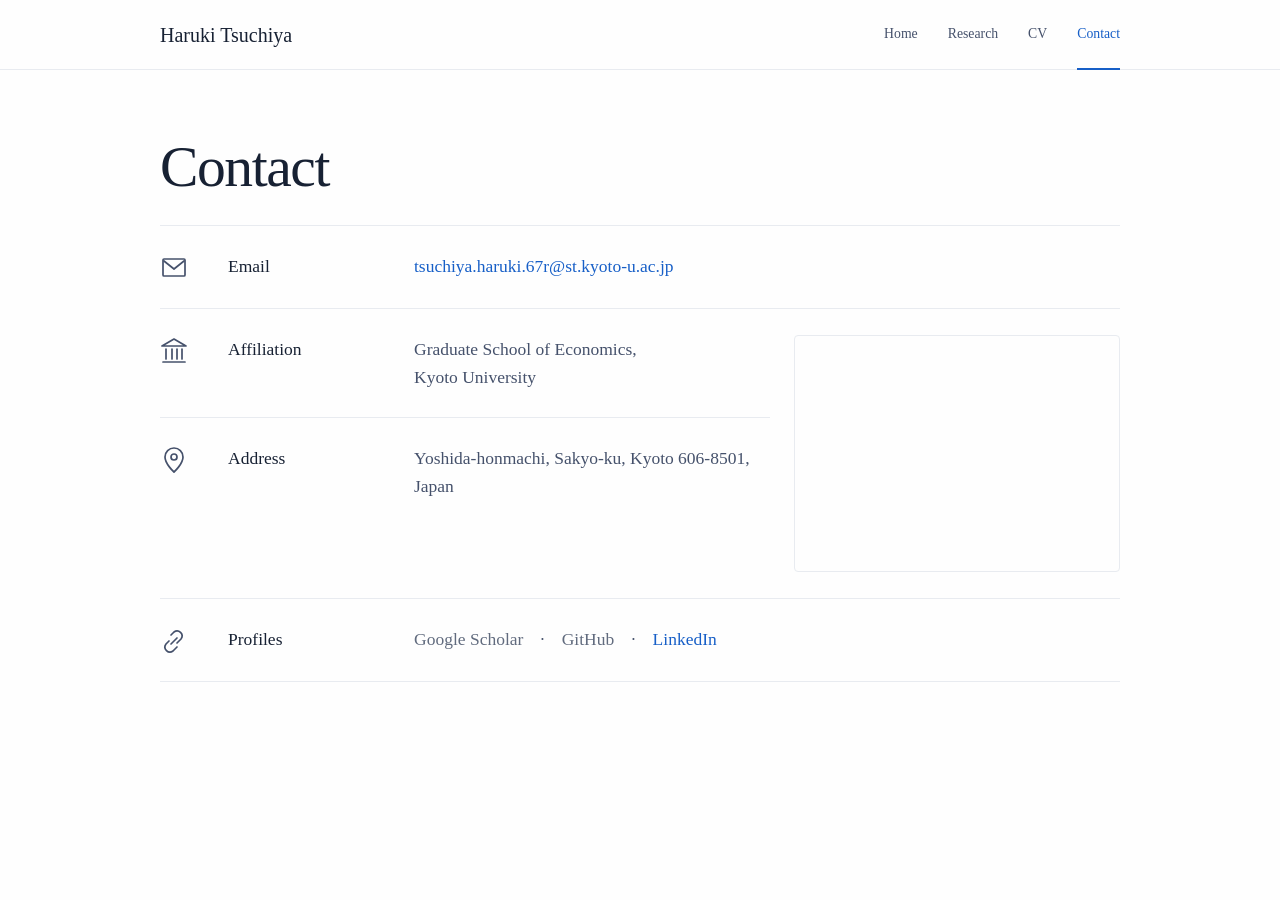
==== contact.html @ 90e6d644 "Add files via upload Adjust text sizes" ====
<!doctype html>
<html lang="en">
<head>
  <meta charset="utf-8">
  <meta name="robots" content="noindex, nofollow, noimageindex">
  <meta name="viewport" content="width=device-width, initial-scale=1">
  <title>Contact | Haruki Tsuchiya</title>
  <meta name="description" content="Contact Haruki Tsuchiya, Graduate School of Economics, Kyoto University. Email, affiliation, and academic profiles.">
  <meta name="author" content="Haruki Tsuchiya">
  <meta name="theme-color" content="#fefefe">
  <meta property="og:type" content="website">
  <meta property="og:title" content="Contact | Haruki Tsuchiya">
  <meta property="og:description" content="Contact Haruki Tsuchiya, Graduate School of Economics, Kyoto University. Email, affiliation, and academic profiles.">
  <link rel="icon" href="assets/favicon.svg" type="image/svg+xml">
  <link rel="stylesheet" href="assets/styles.css?v=20261102-typography">
  <script src="assets/site-config.js" defer></script>
  <script src="assets/site.js" defer></script>
</head>
<body class="page-contact">
  <a class="skip-link" href="#main">Skip to content</a>
  <header class="site-header">
    <div class="container header-inner">
      <a class="site-name" href="index.html">Haruki Tsuchiya</a>
      <button class="menu-toggle" type="button" aria-label="Toggle navigation" aria-controls="site-nav" aria-expanded="true"><span aria-hidden="true"></span><span aria-hidden="true"></span><span aria-hidden="true"></span></button>
      <nav id="site-nav" aria-label="Main navigation"><a href="index.html">Home</a><a href="research.html">Research</a><a href="cv.html">CV</a><a href="contact.html" aria-current="page">Contact</a></nav>
    </div>
  </header>
  <main class="container" id="main">
<h1 class="page-title">Contact</h1>

<div class="contact-layout">
  <dl class="contact-details"><div class="contact-row"><dt><svg class="contact-icon" viewBox="0 0 28 28" fill="none" stroke="currentColor" stroke-width="1.7" stroke-linecap="round" stroke-linejoin="round" aria-hidden="true"><rect x="3" y="5" width="22" height="17" rx="1"/><path d="m4 7 10 8L24 7"/></svg><span>Email</span></dt><dd><a href="mailto:tsuchiya.haruki.67r@st.kyoto-u.ac.jp">tsuchiya.haruki.67r@st.kyoto-u.ac.jp</a></dd></div></dl>
  <div class="contact-location">
    <dl class="contact-details"><div class="contact-row"><dt><svg class="contact-icon" viewBox="0 0 28 28" fill="none" stroke="currentColor" stroke-width="1.7" stroke-linecap="round" stroke-linejoin="round" aria-hidden="true"><path d="m2 9 12-7 12 7H2Zm2 16h20M6 12v10m6-10v10m5-10v10m5-10v10M3 25h22"/></svg><span>Affiliation</span></dt><dd>Graduate School of Economics,<br>Kyoto University</dd></div><div class="contact-row"><dt><svg class="contact-icon" viewBox="0 0 28 28" fill="none" stroke="currentColor" stroke-width="1.7" stroke-linecap="round" stroke-linejoin="round" aria-hidden="true"><path d="M23 11c0 7-9 15-9 15S5 18 5 11a9 9 0 1 1 18 0Z"/><circle cx="14" cy="11" r="3"/></svg><span>Address</span></dt><dd><address>Yoshida-honmachi, Sakyo-ku, Kyoto 606-8501, Japan</address></dd></div></dl>
    <div class="contact-map">
      <!-- Map embed from the Kyoto University Economics official access page. -->
      <iframe src="https://www.google.com/maps/embed?pb=%211m14%211m8%211m3%211d1633.6045462091345%212d135.7816182%213d35.0264987%213m2%211i1024%212i768%214f13.1%213m3%211m2%211s0x60010857ed4a6823%3A0x716832da5eb83d2a%212sFaculty+of+Law+and+Faculty+of+Economics+East+Building%2C+Yoshidahonmachi%2C+Sakyo+Ward%2C+Kyoto%2C+606-8317%215e0%213m2%211sen%212sjp%214v1663311214877%215m2%211sen%212sjp" title="Map of Kyoto University, Graduate School of Economics, Yoshida Campus" width="400" height="280" loading="lazy" referrerpolicy="no-referrer-when-downgrade" allowfullscreen></iframe>
    </div>
  </div>
  <dl class="contact-details"><div class="contact-row"><dt><svg class="contact-icon" viewBox="0 0 28 28" fill="none" stroke="currentColor" stroke-width="1.7" stroke-linecap="round" stroke-linejoin="round" aria-hidden="true"><path d="m11 17 6-6m-8 3-3 3a5 5 0 0 0 7 7l4-4m-6-12 3-3a5 5 0 0 1 7 7l-4 4"/></svg><span>Profiles</span></dt><dd><div class="profiles"><span data-profile="googleScholar">Google Scholar</span><span aria-hidden="true">·</span><span data-profile="github">GitHub</span><span aria-hidden="true">·</span><a data-profile="linkedin" href="https://www.linkedin.com/in/晴暉-土屋-0a1aa7262">LinkedIn</a></div></dd></div></dl>
</div>

  </main>
</body>
</html>
---- assets/styles.css ----
/* Shared design system: reference layout, restrained serif type, generous whitespace. */
:root {
  color-scheme: light;
  --background: #fefefe;
  --ink: #172133;
  --body: #45516b;
  --muted: #616b7e;
  --blue: #175fc7;
  --rule: #e8ebf0;
  --width: 960px;
}
* { box-sizing: border-box; }
html { overflow-y: scroll; }
body { margin: 0; background: var(--background); color: var(--body); font-family: "Times New Roman", Georgia, serif; font-size: 1.09375rem; line-height: 1.6; }
a { color: var(--blue); text-decoration: none; text-underline-offset: .18em; }
a:hover { text-decoration: underline; }
a:focus-visible, button:focus-visible { outline: 2px solid var(--blue); outline-offset: 5px; }
.container { width: min(79%, var(--width)); margin-inline: auto; }
h1, h2, h3, p, dl, dd { margin: 0; }
h1, h2, h3 { font-weight: 400; line-height: 1.15; }
h1, h2 { color: var(--ink); }
.site-header { border-bottom: 1px solid var(--rule); }
.header-inner { min-height: 69px; display: flex; align-items: center; justify-content: space-between; gap: 28px; }
.site-name { font-size: 1.25rem; color: var(--ink); white-space: nowrap; line-height: 1.2; }
.site-name:hover { text-decoration: none; }
nav { display: flex; align-self: stretch; align-items: stretch; gap: 30px; }
nav a { display: flex; align-items: center; position: relative; color: var(--body); font-size: .86rem; padding-block: 16px; }
nav a[aria-current="page"] { color: var(--blue); }
nav a[aria-current="page"]::after { content: ""; position: absolute; bottom: -1px; left: 0; right: 0; height: 2px; background: var(--blue); }
.menu-toggle { display: none; }
main { padding-top: 64px; padding-bottom: 65px; }
.page-title { font-size: clamp(2.4rem, 5vw, 3.6rem); letter-spacing: -.025em; margin-bottom: 62px; }
.hero { display: grid; grid-template-columns: minmax(0, 1fr) 36.5%; gap: 36px; align-items: start; padding-bottom: 45px; }
.hero h1 { font-size: clamp(2.4rem, 5vw, 3.6rem); letter-spacing: -.025em; margin-bottom: 5px; }
.hero-role { font-size: 1.375rem; line-height: 1.4; }
.bio { margin-top: 23px; }
.advisors { margin-top: 19px; }
/* Keep the desktop photo frame; use the original photograph directly. */
.hero-photo { position: relative; overflow: hidden; aspect-ratio: 330 / 337; border-radius: 3px; }
.hero-photo img { display: block; width: 100%; height: 100%; object-fit: cover; object-position: 56% center; }
.content-section { border-top: 1px solid var(--rule); padding-top: 23px; margin-top: 0; }
.content-section + .content-section { margin-top: 40px; }
.content-section h2 { font-size: clamp(1.5rem, 2.6vw, 1.9rem); letter-spacing: -.02em; margin-bottom: 19px; }
.paper-title { font-size: 1.3rem; color: var(--blue); line-height: 1.15; }
.paper-status { font-size: .95rem; margin-top: 4px; }
.paper-abstract { font-size: .98rem; line-height: 1.65; margin-top: 7px; }
.coauthors { margin-top: 5px; }
.paper-links:empty { display: none; }
.paper-links { display: flex; flex-wrap: wrap; gap: 20px; margin-top: 12px; }
.paper + .paper { margin-top: 44px; }
.page-home .coauthors + .paper-abstract { margin-top: 16px; }
.dated-row { display: grid; grid-template-columns: 270px minmax(0, 1fr); gap: 24px; }
.dated-row + .dated-row { margin-top: 21px; }
.detail { display: block; }
.dated-row .detail { font-size: .95rem; color: var(--muted); }
.contact-row { display: grid; grid-template-columns: 270px minmax(0, 1fr); gap: 24px; }
.contact-row dt { display: grid; grid-template-columns: 48px minmax(0, 1fr); gap: 20px; align-items: start; color: var(--ink); }
.contact-icon { width: 28px; height: 28px; color: var(--body); margin-top: 2px; }
.contact-row + .contact-row { margin-top: 18px; }
.contact-row dd { min-width: 0; overflow-wrap: anywhere; }
address { font-style: normal; }
.profiles { display: flex; flex-wrap: wrap; align-items: baseline; gap: 0 17px; }
[data-profile]:not(a) { color: var(--muted); }
.research-papers .paper-status { margin-top: 8px; }
.research-papers .paper-abstract { margin-top: 24px; }
.research-papers .coauthors { margin-top: 22px; }
.research-papers .paper + .paper { margin-top: 82px; }
.page-contact .page-title { margin-bottom: 0; padding-bottom: 25px; border-bottom: 1px solid var(--rule); }
.contact-layout > .contact-details:first-child .contact-row { border-top: 0; }
.page-contact .contact-row { grid-template-columns: 230px minmax(0, 1fr); gap: 24px; border-top: 1px solid var(--rule); padding-block: 26px; }
.page-contact .contact-row + .contact-row { margin-top: 0; }
.contact-location { display: grid; grid-template-columns: minmax(0, 1fr) 34%; gap: 24px; border-top: 1px solid var(--rule); }
.contact-location .contact-row:first-child { border-top: 0; }
.contact-location .contact-row { grid-template-columns: 230px minmax(0, 1fr); }
.contact-map { align-self: start; margin-block: 26px; overflow: hidden; border: 1px solid var(--rule); border-radius: 4px; }
.contact-map iframe { display: block; width: 100%; height: 235px; border: 0; }
.contact-layout > .contact-details:last-child { border-bottom: 1px solid var(--rule); }
.page-heading { display: flex; align-items: baseline; justify-content: space-between; gap: 24px; margin-bottom: 50px; }
.page-heading .page-title { margin-bottom: 0; }
.pdf-download { font-size: .95rem; white-space: nowrap; }
.unavailable { color: var(--muted); }
.page-cv .content-section:first-of-type { border-top: 0; padding-top: 0; }
.page-cv .content-section + .content-section { margin-top: 38px; padding-top: 30px; }
.page-cv .content-section h2 { margin-bottom: 24px; }
.page-cv .dated-row { grid-template-columns: 205px minmax(0, 1fr); gap: 26px; }
.page-cv .paper + .paper { margin-top: 27px; }
.page-cv .paper-status { margin-top: 3px; }
.presentation-paper { display: block; margin-top: 6px; font-style: italic; }
.presentation-venue { display: block; margin-top: 8px; color: var(--muted); font-size: .95em; }
.interests > div { display: grid; grid-template-columns: 122px minmax(0, 1fr); gap: 10px; }
.interests > div + div { margin-top: 8px; }
.interests dt { color: var(--muted); font-weight: 400; font-style: normal; }
.skip-link { position: absolute; left: 16px; top: -100px; padding: 10px 16px; z-index: 10; background: var(--background); }
.skip-link:focus { top: 8px; }
@media (max-width: 1000px) {
  .hero { gap: 28px; }
  .dated-row, .contact-row { grid-template-columns: 28% minmax(0, 1fr); gap: 24px; }
  .contact-row dt { grid-template-columns: 30px minmax(0, 1fr); gap: 14px; }
  .page-contact .contact-row, .contact-location .contact-row { grid-template-columns: 145px minmax(0, 1fr); gap: 18px; }
  .contact-location { grid-template-columns: minmax(0, 1fr) 35%; gap: 20px; }
}
/* Mobile layout follows the supplied phone references. Site content is unchanged. */
@media (max-width: 760px) {
  .container { width: calc(100% - 36px); }
  .site-header { position: relative; }
  .header-inner { min-height: 58px; flex-wrap: wrap; gap: 0; padding-top: 0; }
  .site-name { padding-block: 15px; }
  .header-inner.nav-ready .menu-toggle {
    display: flex; flex-direction: column; justify-content: center; align-items: center;
    gap: 5px; width: 44px; height: 44px; padding: 10px; margin-right: -10px;
    border: 0; background: transparent; color: var(--body); cursor: pointer;
  }
  .menu-toggle span { display: block; width: 23px; height: 1.5px; background: currentColor; }
  nav { width: calc(100% + 36px); flex-basis: calc(100% + 36px); flex-shrink: 0;
    margin-inline: -18px; padding: 8px 18px 14px; flex-direction: column; align-items: stretch; gap: 0;
    border-top: 1px solid var(--rule); }
  /* Keep the no-JavaScript navigation in flow; enhanced menus cover the content. */
  .header-inner.nav-ready nav {
    position: absolute; top: 100%; left: 0; z-index: 20;
    width: 100%; margin-inline: 0; background: var(--background);
    border-bottom: 1px solid var(--rule);
  }
  nav a { min-height: 44px; padding: 10px 0; }
  nav a[aria-current="page"] { text-decoration: underline; text-decoration-thickness: 2px; text-underline-offset: 8px; text-decoration-skip-ink: none; }
  nav a[aria-current="page"]::after { display: none; }
  .nav-ready[data-nav-open="false"] nav { display: none; }
  main { padding-top: 28px; padding-bottom: 44px; }
  .page-title { margin-bottom: 28px; }
  .page-home main { padding-top: 0; }
  .hero { grid-template-columns: minmax(0, 1fr); gap: 12px; padding-bottom: 25px; }
  .hero-photo { order: -1; width: calc(100% + 36px); margin-inline: -18px;
    aspect-ratio: 2 / 1; border-radius: 0; }
  .hero-photo img { object-position: center 55%; }
  .hero h1 { letter-spacing: -.02em; margin-bottom: 3px; }
  .hero-role { font-size: 1.25rem; }
  .bio { margin-top: 13px; }
  .advisors { margin-top: 12px; }
  .content-section { padding-top: 18px; }
  .content-section + .content-section { margin-top: 25px; }
  .content-section h2 { margin-bottom: 12px; }
  .page-home .paper-status { margin-top: 1px; }
  .page-home .paper-abstract { margin-top: 2px; }
  .page-home .coauthors + .paper-abstract { margin-top: 8px; }
  .page-home .paper + .paper { margin-top: 17px; padding-top: 13px; border-top: 1px solid var(--rule); }
  .research-papers .paper-status { margin-top: 4px; }
  .research-papers .paper-abstract { margin-top: 14px; }
  .research-papers .coauthors { margin-top: 16px; }
  .research-papers .paper + .paper { margin-top: 26px; padding-top: 20px; border-top: 1px solid var(--rule); }
  .dated-row, .page-cv .dated-row { grid-template-columns: minmax(0, 32%) minmax(0, 1fr); gap: 16px; }
  .dated-row + .dated-row { margin-top: 21px; }
  .dated-row dt { font-size: .95em; }
  .page-home .dated-row { grid-template-columns: minmax(0, 34%) minmax(0, 1fr); gap: 12px; }
  .contact-row { display: block; padding-left: 0; }
  .contact-row dt { display: block; }
  .contact-row dd { margin-top: 3px; margin-left: 0; }
  .contact-icon { display: none; }
  .contact-row + .contact-row { margin-top: 28px; }
  .page-contact .page-title { margin-bottom: 0; padding-bottom: 20px; }
  .contact-location { display: block; border-top: 0; }
  .page-contact .contact-row { border-top: 1px solid var(--rule); padding: 21px 0 23px; }
  .page-contact .contact-row dt { font-size: 1.2rem; }
  .page-contact .contact-row dd { margin-top: 5px; }
  .page-contact .contact-row + .contact-row { margin-top: 0; }
  .contact-layout > .contact-details:first-child .contact-row { border-top: 0; }
  .contact-location .contact-row:first-child { border-top: 1px solid var(--rule); }
  .contact-map { margin: 0 0 27px; }
  .contact-map iframe { height: auto; aspect-ratio: 1.9; min-height: 170px; }
  .page-contact .profiles { flex-direction: column; align-items: flex-start; gap: 3px; }
  .page-contact .profiles > [aria-hidden="true"] { display: none; }
  .contact-layout > .contact-details:last-child { border-bottom: 0; }
  .page-heading { display: block; margin-bottom: 25px; }
  .page-heading .page-title { margin-bottom: 20px; }
  .pdf-download { display: inline-block; padding: 0; }
  .page-cv .dated-row { grid-template-columns: minmax(0, 1fr); gap: 4px; }
  .page-cv .dated-row dt { color: var(--muted); }
  .page-cv .interests > div { grid-template-columns: minmax(0, 1fr); gap: 0; }
  .page-cv .content-section h2 { margin-bottom: 15px; }
  .page-cv .content-section + .content-section { margin-top: 25px; padding-top: 20px; }
  .page-cv .paper + .paper { margin-top: 19px; }
  .interests > div { grid-template-columns: 102px minmax(0, 1fr); gap: 8px; }
  .profiles { gap: 0 10px; }
}
@media (max-width: 360px) {
  .container { width: calc(100% - 32px); }
  nav { width: calc(100% + 32px); flex-basis: calc(100% + 32px); margin-inline: -16px; padding-inline: 16px; gap: 0; }
  .hero-photo { width: calc(100% + 32px); margin-inline: -16px; }
  .dated-row { gap: 12px; }
  .page-cv .dated-row { gap: 4px; }
  .interests > div { grid-template-columns: 95px minmax(0, 1fr); gap: 6px; }
  .contact-row { padding-left: 0; }
}
/* Reveal the overlay from top to bottom; respect reduced motion. */
@media screen and (max-width: 760px) and (prefers-reduced-motion: no-preference) {
  .nav-ready[data-nav-open="true"] nav {
    animation: mobile-menu-enter 300ms ease-in;
  }
}
@keyframes mobile-menu-enter {
  from { clip-path: inset(0 0 100% 0); }
  to { clip-path: inset(0); }
}
@media print {
  body { color: #222; font-size: 11pt; background: white; }
  .container { width: 100%; }
  .site-header, .skip-link, .pdf-download { display: none; }
  main { padding: 0; }
  .page-title, .page-heading .page-title { font-size: 30pt; }
  .page-heading { margin-bottom: 20pt; }
  .page-cv .content-section h2 { font-size: 18pt; }
  .page-cv .content-section + .content-section { margin-top: 18pt; padding-top: 14pt; }
  .page-cv .paper-title { font-size: 14pt; }
  .dated-row .detail { font-size: inherit; }
  .dated-row, .paper, .contact-row { break-inside: avoid; }
  h2, h3 { break-after: avoid; }
}
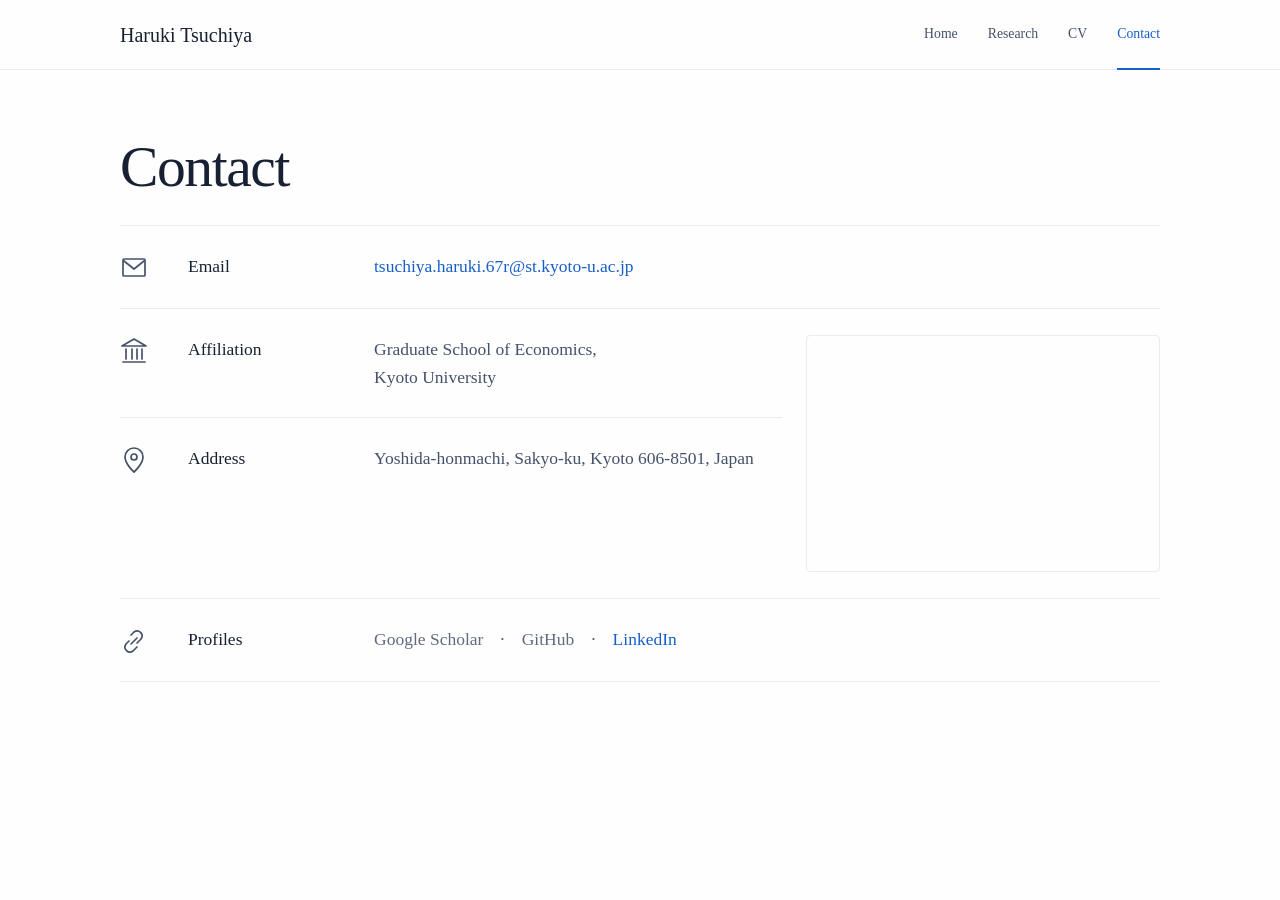
==== commit 51a68cf5: "Add files via upload Update layout and text sizes" ====
--- a/contact.html
+++ b/contact.html
@@ -12,7 +12,7 @@
   <meta property="og:title" content="Contact | Haruki Tsuchiya">
   <meta property="og:description" content="Contact Haruki Tsuchiya, Graduate School of Economics, Kyoto University. Email, affiliation, and academic profiles.">
   <link rel="icon" href="assets/favicon.svg" type="image/svg+xml">
-  <link rel="stylesheet" href="assets/styles.css?v=20261102-typography">
+  <link rel="stylesheet" href="assets/styles.css?v=20261102-width-and-type">
   <script src="assets/site-config.js" defer></script>
   <script src="assets/site.js" defer></script>
 </head>
--- a/assets/styles.css
+++ b/assets/styles.css
@@ -7,7 +7,8 @@
   --muted: #616b7e;
   --blue: #175fc7;
   --rule: #e8ebf0;
-  --width: 960px;
+  --width: 1040px;
+  --gutter: clamp(1.25rem, 4vw, 2.5rem);
 }
 * { box-sizing: border-box; }
 html { overflow-y: scroll; }
@@ -15,7 +16,8 @@
 a { color: var(--blue); text-decoration: none; text-underline-offset: .18em; }
 a:hover { text-decoration: underline; }
 a:focus-visible, button:focus-visible { outline: 2px solid var(--blue); outline-offset: 5px; }
-.container { width: min(79%, var(--width)); margin-inline: auto; }
+/* Share the reference site's wider frame across the header and page content. */
+.container { width: min(calc(100% - 2 * var(--gutter)), var(--width)); margin-inline: auto; }
 h1, h2, h3, p, dl, dd { margin: 0; }
 h1, h2, h3 { font-weight: 400; line-height: 1.15; }
 h1, h2 { color: var(--ink); }
@@ -101,7 +103,6 @@
 }
 /* Mobile layout follows the supplied phone references. Site content is unchanged. */
 @media (max-width: 760px) {
-  .container { width: calc(100% - 36px); }
   .site-header { position: relative; }
   .header-inner { min-height: 58px; flex-wrap: wrap; gap: 0; padding-top: 0; }
   .site-name { padding-block: 15px; }
@@ -111,8 +112,8 @@
     border: 0; background: transparent; color: var(--body); cursor: pointer;
   }
   .menu-toggle span { display: block; width: 23px; height: 1.5px; background: currentColor; }
-  nav { width: calc(100% + 36px); flex-basis: calc(100% + 36px); flex-shrink: 0;
-    margin-inline: -18px; padding: 8px 18px 14px; flex-direction: column; align-items: stretch; gap: 0;
+  nav { width: calc(100% + 2 * var(--gutter)); flex-basis: calc(100% + 2 * var(--gutter)); flex-shrink: 0;
+    margin-inline: calc(-1 * var(--gutter)); padding: 8px var(--gutter) 14px; flex-direction: column; align-items: stretch; gap: 0;
     border-top: 1px solid var(--rule); }
   /* Keep the no-JavaScript navigation in flow; enhanced menus cover the content. */
   .header-inner.nav-ready nav {
@@ -128,7 +129,7 @@
   .page-title { margin-bottom: 28px; }
   .page-home main { padding-top: 0; }
   .hero { grid-template-columns: minmax(0, 1fr); gap: 12px; padding-bottom: 25px; }
-  .hero-photo { order: -1; width: calc(100% + 36px); margin-inline: -18px;
+  .hero-photo { order: -1; width: calc(100% + 2 * var(--gutter)); margin-inline: calc(-1 * var(--gutter));
     aspect-ratio: 2 / 1; border-radius: 0; }
   .hero-photo img { object-position: center 55%; }
   .hero h1 { letter-spacing: -.02em; margin-bottom: 3px; }
@@ -181,9 +182,6 @@
   .profiles { gap: 0 10px; }
 }
 @media (max-width: 360px) {
-  .container { width: calc(100% - 32px); }
-  nav { width: calc(100% + 32px); flex-basis: calc(100% + 32px); margin-inline: -16px; padding-inline: 16px; gap: 0; }
-  .hero-photo { width: calc(100% + 32px); margin-inline: -16px; }
   .dated-row { gap: 12px; }
   .page-cv .dated-row { gap: 4px; }
   .interests > div { grid-template-columns: 95px minmax(0, 1fr); gap: 6px; }
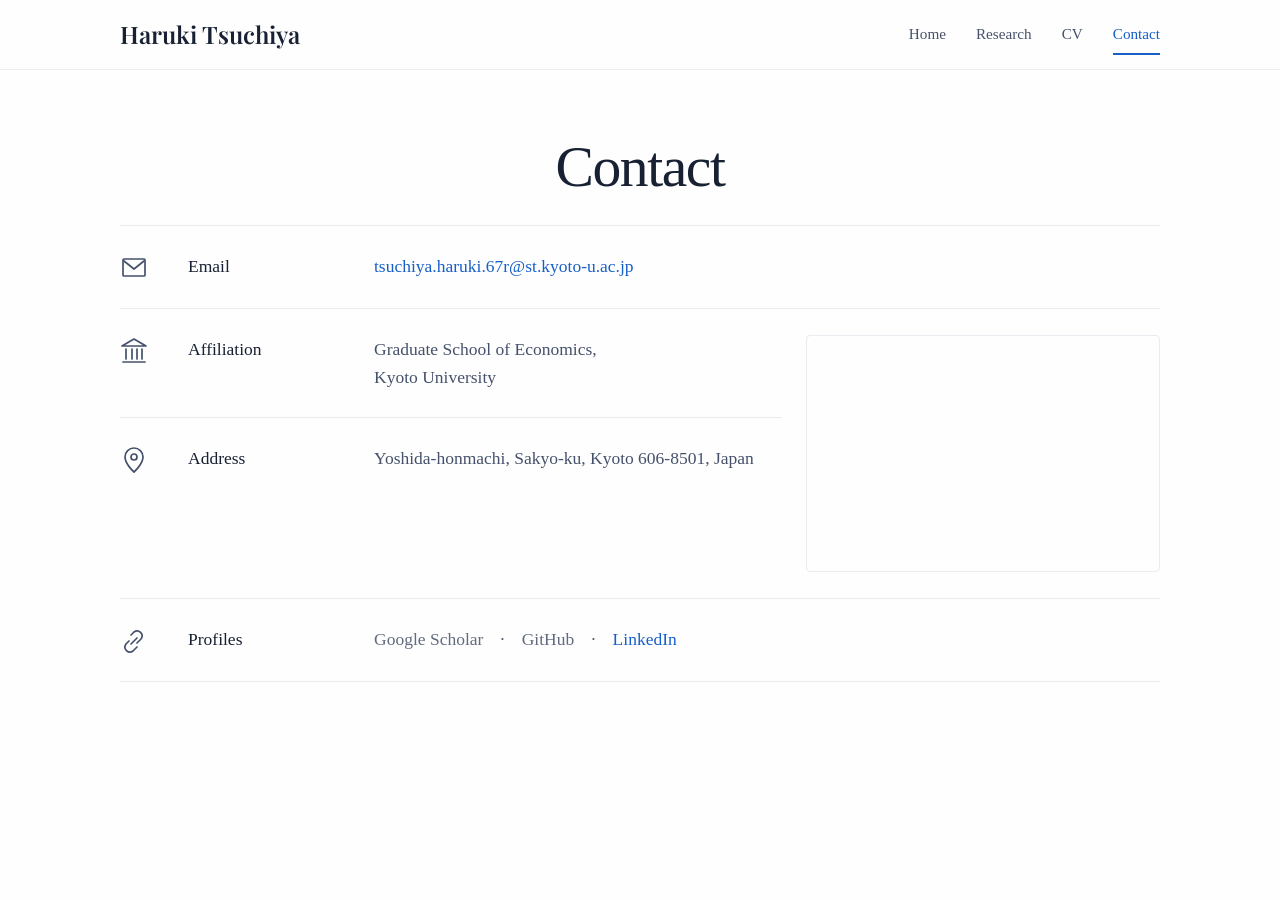
==== commit 9038691a: "Add files via upload Update research interests in homepage bio" ====
--- a/contact.html
+++ b/contact.html
@@ -12,15 +12,16 @@
   <meta property="og:title" content="Contact | Haruki Tsuchiya">
   <meta property="og:description" content="Contact Haruki Tsuchiya, Graduate School of Economics, Kyoto University. Email, affiliation, and academic profiles.">
   <link rel="icon" href="assets/favicon.svg" type="image/svg+xml">
-  <link rel="stylesheet" href="assets/styles.css?v=20261102-width-and-type">
+  <link rel="preload" href="assets/fonts/playfair-display-semibold.ttf" as="font" type="font/ttf" crossorigin>
+  <link rel="stylesheet" href="assets/styles.css?v=20261105-landscape-photo">
   <script src="assets/site-config.js" defer></script>
-  <script src="assets/site.js" defer></script>
+  <script src="assets/site.js?v=20261105-nav-and-static-headings" defer></script>
 </head>
 <body class="page-contact">
   <a class="skip-link" href="#main">Skip to content</a>
   <header class="site-header">
     <div class="container header-inner">
-      <a class="site-name" href="index.html">Haruki Tsuchiya</a>
+      <a class="site-name" href="index.html">Haruki <span>Tsuchiya</span></a>
       <button class="menu-toggle" type="button" aria-label="Toggle navigation" aria-controls="site-nav" aria-expanded="true"><span aria-hidden="true"></span><span aria-hidden="true"></span><span aria-hidden="true"></span></button>
       <nav id="site-nav" aria-label="Main navigation"><a href="index.html">Home</a><a href="research.html">Research</a><a href="cv.html">CV</a><a href="contact.html" aria-current="page">Contact</a></nav>
     </div>
--- a/assets/styles.css
+++ b/assets/styles.css
@@ -1,4 +1,12 @@
 /* Shared design system: reference layout, restrained serif type, generous whitespace. */
+/* The nameplate alone uses the reference site's actual typeface. */
+@font-face {
+  font-family: "Playfair Display";
+  font-style: normal;
+  font-weight: 600;
+  font-display: swap;
+  src: url("fonts/playfair-display-semibold.ttf") format("truetype");
+}
 :root {
   color-scheme: light;
   --background: #fefefe;
@@ -9,6 +17,8 @@
   --rule: #e8ebf0;
   --width: 1040px;
   --gutter: clamp(1.25rem, 4vw, 2.5rem);
+  --reveal-distance: 16px;
+  --reveal-duration: 500ms;
 }
 * { box-sizing: border-box; }
 html { overflow-y: scroll; }
@@ -23,22 +33,25 @@
 h1, h2 { color: var(--ink); }
 .site-header { border-bottom: 1px solid var(--rule); }
 .header-inner { min-height: 69px; display: flex; align-items: center; justify-content: space-between; gap: 28px; }
-.site-name { font-size: 1.25rem; color: var(--ink); white-space: nowrap; line-height: 1.2; }
+.site-name { font-family: "Playfair Display", Georgia, serif; font-size: 1.5rem; font-weight: 600; letter-spacing: normal; color: var(--ink); white-space: nowrap; line-height: 1.7; }
+.site-name span { color: inherit; }
 .site-name:hover { text-decoration: none; }
 nav { display: flex; align-self: stretch; align-items: stretch; gap: 30px; }
-nav a { display: flex; align-items: center; position: relative; color: var(--body); font-size: .86rem; padding-block: 16px; }
+nav a { display: flex; align-items: center; position: relative; color: var(--body); font-size: .95rem; padding-block: 16px; transition: color 200ms ease; }
 nav a[aria-current="page"] { color: var(--blue); }
-nav a[aria-current="page"]::after { content: ""; position: absolute; bottom: -1px; left: 0; right: 0; height: 2px; background: var(--blue); }
+nav a::after { content: ""; position: absolute; bottom: 14px; left: 0; right: 0; height: 2px; background: var(--blue); transform: scaleX(0); transform-origin: left center; transition: transform 300ms ease; }
+nav a:hover, nav a:focus-visible { color: var(--blue); text-decoration: none; }
+nav a:hover::after, nav a:focus-visible::after, nav a[aria-current="page"]::after { transform: scaleX(1); }
 .menu-toggle { display: none; }
 main { padding-top: 64px; padding-bottom: 65px; }
-.page-title { font-size: clamp(2.4rem, 5vw, 3.6rem); letter-spacing: -.025em; margin-bottom: 62px; }
-.hero { display: grid; grid-template-columns: minmax(0, 1fr) 36.5%; gap: 36px; align-items: start; padding-bottom: 45px; }
+.page-title { font-size: clamp(2.4rem, 5vw, 3.6rem); letter-spacing: -.025em; text-align: center; margin-bottom: 62px; }
+.hero { display: grid; grid-template-columns: minmax(0, 1fr) 40%; gap: 36px; align-items: start; padding-bottom: 45px; }
 .hero h1 { font-size: clamp(2.4rem, 5vw, 3.6rem); letter-spacing: -.025em; margin-bottom: 5px; }
 .hero-role { font-size: 1.375rem; line-height: 1.4; }
 .bio { margin-top: 23px; }
 .advisors { margin-top: 19px; }
-/* Keep the desktop photo frame; use the original photograph directly. */
-.hero-photo { position: relative; overflow: hidden; aspect-ratio: 330 / 337; border-radius: 3px; }
+/* Show the original landscape photograph at its 4:3 ratio on desktop. */
+.hero-photo { position: relative; overflow: hidden; aspect-ratio: 4 / 3; border-radius: 3px; }
 .hero-photo img { display: block; width: 100%; height: 100%; object-fit: cover; object-position: 56% center; }
 .content-section { border-top: 1px solid var(--rule); padding-top: 23px; margin-top: 0; }
 .content-section + .content-section { margin-top: 40px; }
@@ -77,8 +90,8 @@
 .contact-map { align-self: start; margin-block: 26px; overflow: hidden; border: 1px solid var(--rule); border-radius: 4px; }
 .contact-map iframe { display: block; width: 100%; height: 235px; border: 0; }
 .contact-layout > .contact-details:last-child { border-bottom: 1px solid var(--rule); }
-.page-heading { display: flex; align-items: baseline; justify-content: space-between; gap: 24px; margin-bottom: 50px; }
-.page-heading .page-title { margin-bottom: 0; }
+.page-heading { text-align: center; margin-bottom: 50px; }
+.page-heading .page-title { margin-bottom: 12px; }
 .pdf-download { font-size: .95rem; white-space: nowrap; }
 .unavailable { color: var(--muted); }
 .page-cv .content-section:first-of-type { border-top: 0; padding-top: 0; }
@@ -101,11 +114,19 @@
   .page-contact .contact-row, .contact-location .contact-row { grid-template-columns: 145px minmax(0, 1fr); gap: 18px; }
   .contact-location { grid-template-columns: minmax(0, 1fr) 35%; gap: 20px; }
 }
-/* Mobile layout follows the supplied phone references. Site content is unchanged. */
+/* Mobile type scale keeps headings compact and wrapped text comfortably spaced. */
 @media (max-width: 760px) {
+  :root { --reveal-distance: 10px; --reveal-duration: 420ms; }
+  body { font-size: 1.03125rem; line-height: 1.6; }
+  .page-title, .hero h1 { font-size: clamp(2rem, 8vw, 2.25rem); line-height: 1.2; }
+  .paper-title { font-size: 1.21875rem; line-height: 1.3; }
+  .paper-abstract { font-size: 1rem; line-height: 1.65; }
+  .paper-status { font-size: .9375rem; line-height: 1.55; }
+  .coauthors { font-size: .96875rem; line-height: 1.55; }
+  .dated-row .detail, .pdf-download { font-size: .9375rem; }
   .site-header { position: relative; }
   .header-inner { min-height: 58px; flex-wrap: wrap; gap: 0; padding-top: 0; }
-  .site-name { padding-block: 15px; }
+  .site-name { font-size: 1.40625rem; padding-block: 9px; }
   .header-inner.nav-ready .menu-toggle {
     display: flex; flex-direction: column; justify-content: center; align-items: center;
     gap: 5px; width: 44px; height: 44px; padding: 10px; margin-right: -10px;
@@ -121,31 +142,31 @@
     width: 100%; margin-inline: 0; background: var(--background);
     border-bottom: 1px solid var(--rule);
   }
-  nav a { min-height: 44px; padding: 10px 0; }
+  nav a { font-size: 1rem; min-height: 44px; padding: 10px 0; }
   nav a[aria-current="page"] { text-decoration: underline; text-decoration-thickness: 2px; text-underline-offset: 8px; text-decoration-skip-ink: none; }
-  nav a[aria-current="page"]::after { display: none; }
+  nav a::after { display: none; }
   .nav-ready[data-nav-open="false"] nav { display: none; }
   main { padding-top: 28px; padding-bottom: 44px; }
-  .page-title { margin-bottom: 28px; }
+  .page-title { margin-bottom: 24px; }
   .page-home main { padding-top: 0; }
-  .hero { grid-template-columns: minmax(0, 1fr); gap: 12px; padding-bottom: 25px; }
+  .hero { grid-template-columns: minmax(0, 1fr); gap: 16px; padding-bottom: 28px; }
   .hero-photo { order: -1; width: calc(100% + 2 * var(--gutter)); margin-inline: calc(-1 * var(--gutter));
     aspect-ratio: 2 / 1; border-radius: 0; }
   .hero-photo img { object-position: center 55%; }
-  .hero h1 { letter-spacing: -.02em; margin-bottom: 3px; }
-  .hero-role { font-size: 1.25rem; }
-  .bio { margin-top: 13px; }
-  .advisors { margin-top: 12px; }
-  .content-section { padding-top: 18px; }
-  .content-section + .content-section { margin-top: 25px; }
+  .hero h1 { letter-spacing: -.02em; margin-bottom: 6px; }
+  .hero-role { font-size: 1.125rem; line-height: 1.4; }
+  .bio { margin-top: 16px; }
+  .advisors { margin-top: 14px; }
+  .content-section { padding-top: 20px; }
+  .content-section + .content-section { margin-top: 32px; }
   .content-section h2 { margin-bottom: 12px; }
-  .page-home .paper-status { margin-top: 1px; }
-  .page-home .paper-abstract { margin-top: 2px; }
-  .page-home .coauthors + .paper-abstract { margin-top: 8px; }
-  .page-home .paper + .paper { margin-top: 17px; padding-top: 13px; border-top: 1px solid var(--rule); }
+  .page-home .paper-status { margin-top: 4px; }
+  .page-home .paper-abstract { margin-top: 12px; }
+  .page-home .coauthors + .paper-abstract { margin-top: 12px; }
+  .page-home .paper + .paper { margin-top: 24px; padding-top: 20px; border-top: 1px solid var(--rule); }
   .research-papers .paper-status { margin-top: 4px; }
-  .research-papers .paper-abstract { margin-top: 14px; }
-  .research-papers .coauthors { margin-top: 16px; }
+  .research-papers .paper-abstract { margin-top: 12px; }
+  .research-papers .coauthors { margin-top: 6px; }
   .research-papers .paper + .paper { margin-top: 26px; padding-top: 20px; border-top: 1px solid var(--rule); }
   .dated-row, .page-cv .dated-row { grid-template-columns: minmax(0, 32%) minmax(0, 1fr); gap: 16px; }
   .dated-row + .dated-row { margin-top: 21px; }
@@ -159,7 +180,7 @@
   .page-contact .page-title { margin-bottom: 0; padding-bottom: 20px; }
   .contact-location { display: block; border-top: 0; }
   .page-contact .contact-row { border-top: 1px solid var(--rule); padding: 21px 0 23px; }
-  .page-contact .contact-row dt { font-size: 1.2rem; }
+  .page-contact .contact-row dt { font-size: 1.125rem; }
   .page-contact .contact-row dd { margin-top: 5px; }
   .page-contact .contact-row + .contact-row { margin-top: 0; }
   .contact-layout > .contact-details:first-child .contact-row { border-top: 0; }
@@ -170,22 +191,26 @@
   .page-contact .profiles > [aria-hidden="true"] { display: none; }
   .contact-layout > .contact-details:last-child { border-bottom: 0; }
   .page-heading { display: block; margin-bottom: 25px; }
-  .page-heading .page-title { margin-bottom: 20px; }
+  .page-heading .page-title { margin-bottom: 12px; }
   .pdf-download { display: inline-block; padding: 0; }
   .page-cv .dated-row { grid-template-columns: minmax(0, 1fr); gap: 4px; }
   .page-cv .dated-row dt { color: var(--muted); }
   .page-cv .interests > div { grid-template-columns: minmax(0, 1fr); gap: 0; }
   .page-cv .content-section h2 { margin-bottom: 15px; }
-  .page-cv .content-section + .content-section { margin-top: 25px; padding-top: 20px; }
-  .page-cv .paper + .paper { margin-top: 19px; }
+  .page-cv .content-section + .content-section { margin-top: 32px; padding-top: 24px; }
+  .page-cv .paper + .paper { margin-top: 24px; }
   .interests > div { grid-template-columns: 102px minmax(0, 1fr); gap: 8px; }
   .profiles { gap: 0 10px; }
 }
 @media (max-width: 360px) {
+  body { font-size: 1rem; }
   .dated-row { gap: 12px; }
   .page-cv .dated-row { gap: 4px; }
   .interests > div { grid-template-columns: 95px minmax(0, 1fr); gap: 6px; }
   .contact-row { padding-left: 0; }
+}
+@media (prefers-reduced-motion: reduce) {
+  nav a, nav a::after { transition: none; }
 }
 /* Reveal the overlay from top to bottom; respect reduced motion. */
 @media screen and (max-width: 760px) and (prefers-reduced-motion: no-preference) {
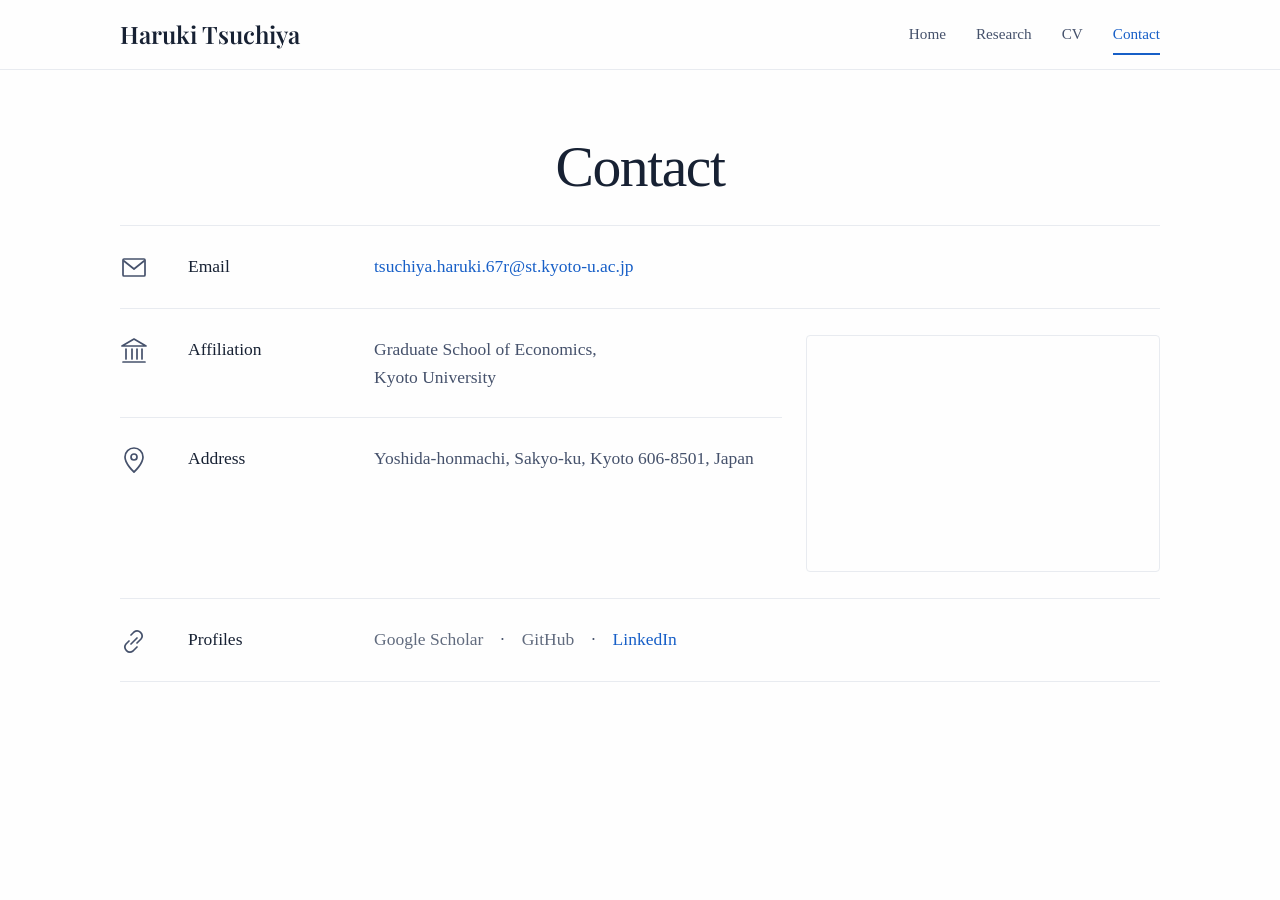
==== commit 5da38c3e: "Add files via upload Add dividers below Research and CV headings" ====
--- a/contact.html
+++ b/contact.html
@@ -13,7 +13,7 @@
   <meta property="og:description" content="Contact Haruki Tsuchiya, Graduate School of Economics, Kyoto University. Email, affiliation, and academic profiles.">
   <link rel="icon" href="assets/favicon.svg" type="image/svg+xml">
   <link rel="preload" href="assets/fonts/playfair-display-semibold.ttf" as="font" type="font/ttf" crossorigin>
-  <link rel="stylesheet" href="assets/styles.css?v=20261105-landscape-photo">
+  <link rel="stylesheet" href="assets/styles.css?v=20261105-page-heading-rules">
   <script src="assets/site-config.js" defer></script>
   <script src="assets/site.js?v=20261105-nav-and-static-headings" defer></script>
 </head>
--- a/assets/styles.css
+++ b/assets/styles.css
@@ -45,6 +45,8 @@
 .menu-toggle { display: none; }
 main { padding-top: 64px; padding-bottom: 65px; }
 .page-title { font-size: clamp(2.4rem, 5vw, 3.6rem); letter-spacing: -.025em; text-align: center; margin-bottom: 62px; }
+/* Fit the divider inside the existing title-to-content spacing. */
+.page-research .page-title { margin-bottom: 31px; padding-bottom: 30px; border-bottom: 1px solid var(--rule); }
 .hero { display: grid; grid-template-columns: minmax(0, 1fr) 40%; gap: 36px; align-items: start; padding-bottom: 45px; }
 .hero h1 { font-size: clamp(2.4rem, 5vw, 3.6rem); letter-spacing: -.025em; margin-bottom: 5px; }
 .hero-role { font-size: 1.375rem; line-height: 1.4; }
@@ -90,7 +92,7 @@
 .contact-map { align-self: start; margin-block: 26px; overflow: hidden; border: 1px solid var(--rule); border-radius: 4px; }
 .contact-map iframe { display: block; width: 100%; height: 235px; border: 0; }
 .contact-layout > .contact-details:last-child { border-bottom: 1px solid var(--rule); }
-.page-heading { text-align: center; margin-bottom: 50px; }
+.page-heading { text-align: center; margin-bottom: 25px; padding-bottom: 24px; border-bottom: 1px solid var(--rule); }
 .page-heading .page-title { margin-bottom: 12px; }
 .pdf-download { font-size: .95rem; white-space: nowrap; }
 .unavailable { color: var(--muted); }
@@ -147,7 +149,8 @@
   nav a::after { display: none; }
   .nav-ready[data-nav-open="false"] nav { display: none; }
   main { padding-top: 28px; padding-bottom: 44px; }
-  .page-title { margin-bottom: 24px; }
+  .page-title { margin-bottom: 40px; }
+  .page-research .page-title { margin-bottom: 20px; padding-bottom: 19px; }
   .page-home main { padding-top: 0; }
   .hero { grid-template-columns: minmax(0, 1fr); gap: 16px; padding-bottom: 28px; }
   .hero-photo { order: -1; width: calc(100% + 2 * var(--gutter)); margin-inline: calc(-1 * var(--gutter));
@@ -177,7 +180,7 @@
   .contact-row dd { margin-top: 3px; margin-left: 0; }
   .contact-icon { display: none; }
   .contact-row + .contact-row { margin-top: 28px; }
-  .page-contact .page-title { margin-bottom: 0; padding-bottom: 20px; }
+  .page-contact .page-title { margin-bottom: 0; padding-bottom: 40px; }
   .contact-location { display: block; border-top: 0; }
   .page-contact .contact-row { border-top: 1px solid var(--rule); padding: 21px 0 23px; }
   .page-contact .contact-row dt { font-size: 1.125rem; }
@@ -190,7 +193,7 @@
   .page-contact .profiles { flex-direction: column; align-items: flex-start; gap: 3px; }
   .page-contact .profiles > [aria-hidden="true"] { display: none; }
   .contact-layout > .contact-details:last-child { border-bottom: 0; }
-  .page-heading { display: block; margin-bottom: 25px; }
+  .page-heading { display: block; margin-bottom: 14px; padding-bottom: 13px; }
   .page-heading .page-title { margin-bottom: 12px; }
   .pdf-download { display: inline-block; padding: 0; }
   .page-cv .dated-row { grid-template-columns: minmax(0, 1fr); gap: 4px; }
@@ -228,7 +231,7 @@
   .site-header, .skip-link, .pdf-download { display: none; }
   main { padding: 0; }
   .page-title, .page-heading .page-title { font-size: 30pt; }
-  .page-heading { margin-bottom: 20pt; }
+  .page-heading { margin-bottom: 20pt; padding-bottom: 0; border-bottom: 0; }
   .page-cv .content-section h2 { font-size: 18pt; }
   .page-cv .content-section + .content-section { margin-top: 18pt; padding-top: 14pt; }
   .page-cv .paper-title { font-size: 14pt; }
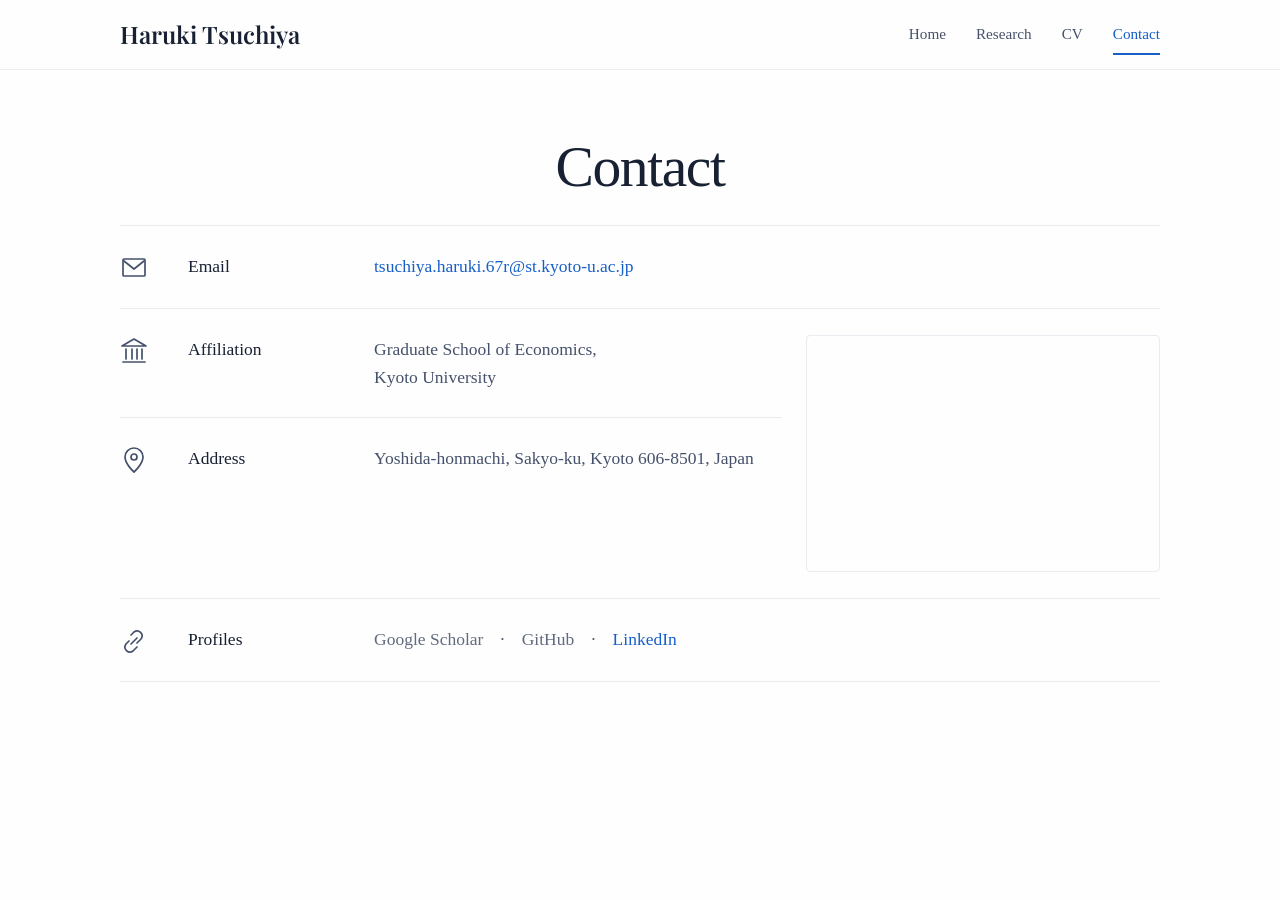
==== commit 4442102a: "Add files via upload Remove dividers below Research and CV headings" ====
--- a/contact.html
+++ b/contact.html
@@ -13,7 +13,7 @@
   <meta property="og:description" content="Contact Haruki Tsuchiya, Graduate School of Economics, Kyoto University. Email, affiliation, and academic profiles.">
   <link rel="icon" href="assets/favicon.svg" type="image/svg+xml">
   <link rel="preload" href="assets/fonts/playfair-display-semibold.ttf" as="font" type="font/ttf" crossorigin>
-  <link rel="stylesheet" href="assets/styles.css?v=20261105-page-heading-rules">
+  <link rel="stylesheet" href="assets/styles.css?v=20261105-clean-page-headings">
   <script src="assets/site-config.js" defer></script>
   <script src="assets/site.js?v=20261105-nav-and-static-headings" defer></script>
 </head>
--- a/assets/styles.css
+++ b/assets/styles.css
@@ -45,8 +45,6 @@
 .menu-toggle { display: none; }
 main { padding-top: 64px; padding-bottom: 65px; }
 .page-title { font-size: clamp(2.4rem, 5vw, 3.6rem); letter-spacing: -.025em; text-align: center; margin-bottom: 62px; }
-/* Fit the divider inside the existing title-to-content spacing. */
-.page-research .page-title { margin-bottom: 31px; padding-bottom: 30px; border-bottom: 1px solid var(--rule); }
 .hero { display: grid; grid-template-columns: minmax(0, 1fr) 40%; gap: 36px; align-items: start; padding-bottom: 45px; }
 .hero h1 { font-size: clamp(2.4rem, 5vw, 3.6rem); letter-spacing: -.025em; margin-bottom: 5px; }
 .hero-role { font-size: 1.375rem; line-height: 1.4; }
@@ -92,7 +90,7 @@
 .contact-map { align-self: start; margin-block: 26px; overflow: hidden; border: 1px solid var(--rule); border-radius: 4px; }
 .contact-map iframe { display: block; width: 100%; height: 235px; border: 0; }
 .contact-layout > .contact-details:last-child { border-bottom: 1px solid var(--rule); }
-.page-heading { text-align: center; margin-bottom: 25px; padding-bottom: 24px; border-bottom: 1px solid var(--rule); }
+.page-heading { text-align: center; margin-bottom: 50px; }
 .page-heading .page-title { margin-bottom: 12px; }
 .pdf-download { font-size: .95rem; white-space: nowrap; }
 .unavailable { color: var(--muted); }
@@ -150,7 +148,6 @@
   .nav-ready[data-nav-open="false"] nav { display: none; }
   main { padding-top: 28px; padding-bottom: 44px; }
   .page-title { margin-bottom: 40px; }
-  .page-research .page-title { margin-bottom: 20px; padding-bottom: 19px; }
   .page-home main { padding-top: 0; }
   .hero { grid-template-columns: minmax(0, 1fr); gap: 16px; padding-bottom: 28px; }
   .hero-photo { order: -1; width: calc(100% + 2 * var(--gutter)); margin-inline: calc(-1 * var(--gutter));
@@ -193,7 +190,7 @@
   .page-contact .profiles { flex-direction: column; align-items: flex-start; gap: 3px; }
   .page-contact .profiles > [aria-hidden="true"] { display: none; }
   .contact-layout > .contact-details:last-child { border-bottom: 0; }
-  .page-heading { display: block; margin-bottom: 14px; padding-bottom: 13px; }
+  .page-heading { display: block; margin-bottom: 28px; }
   .page-heading .page-title { margin-bottom: 12px; }
   .pdf-download { display: inline-block; padding: 0; }
   .page-cv .dated-row { grid-template-columns: minmax(0, 1fr); gap: 4px; }
@@ -231,7 +228,7 @@
   .site-header, .skip-link, .pdf-download { display: none; }
   main { padding: 0; }
   .page-title, .page-heading .page-title { font-size: 30pt; }
-  .page-heading { margin-bottom: 20pt; padding-bottom: 0; border-bottom: 0; }
+  .page-heading { margin-bottom: 20pt; }
   .page-cv .content-section h2 { font-size: 18pt; }
   .page-cv .content-section + .content-section { margin-top: 18pt; padding-top: 14pt; }
   .page-cv .paper-title { font-size: 14pt; }
